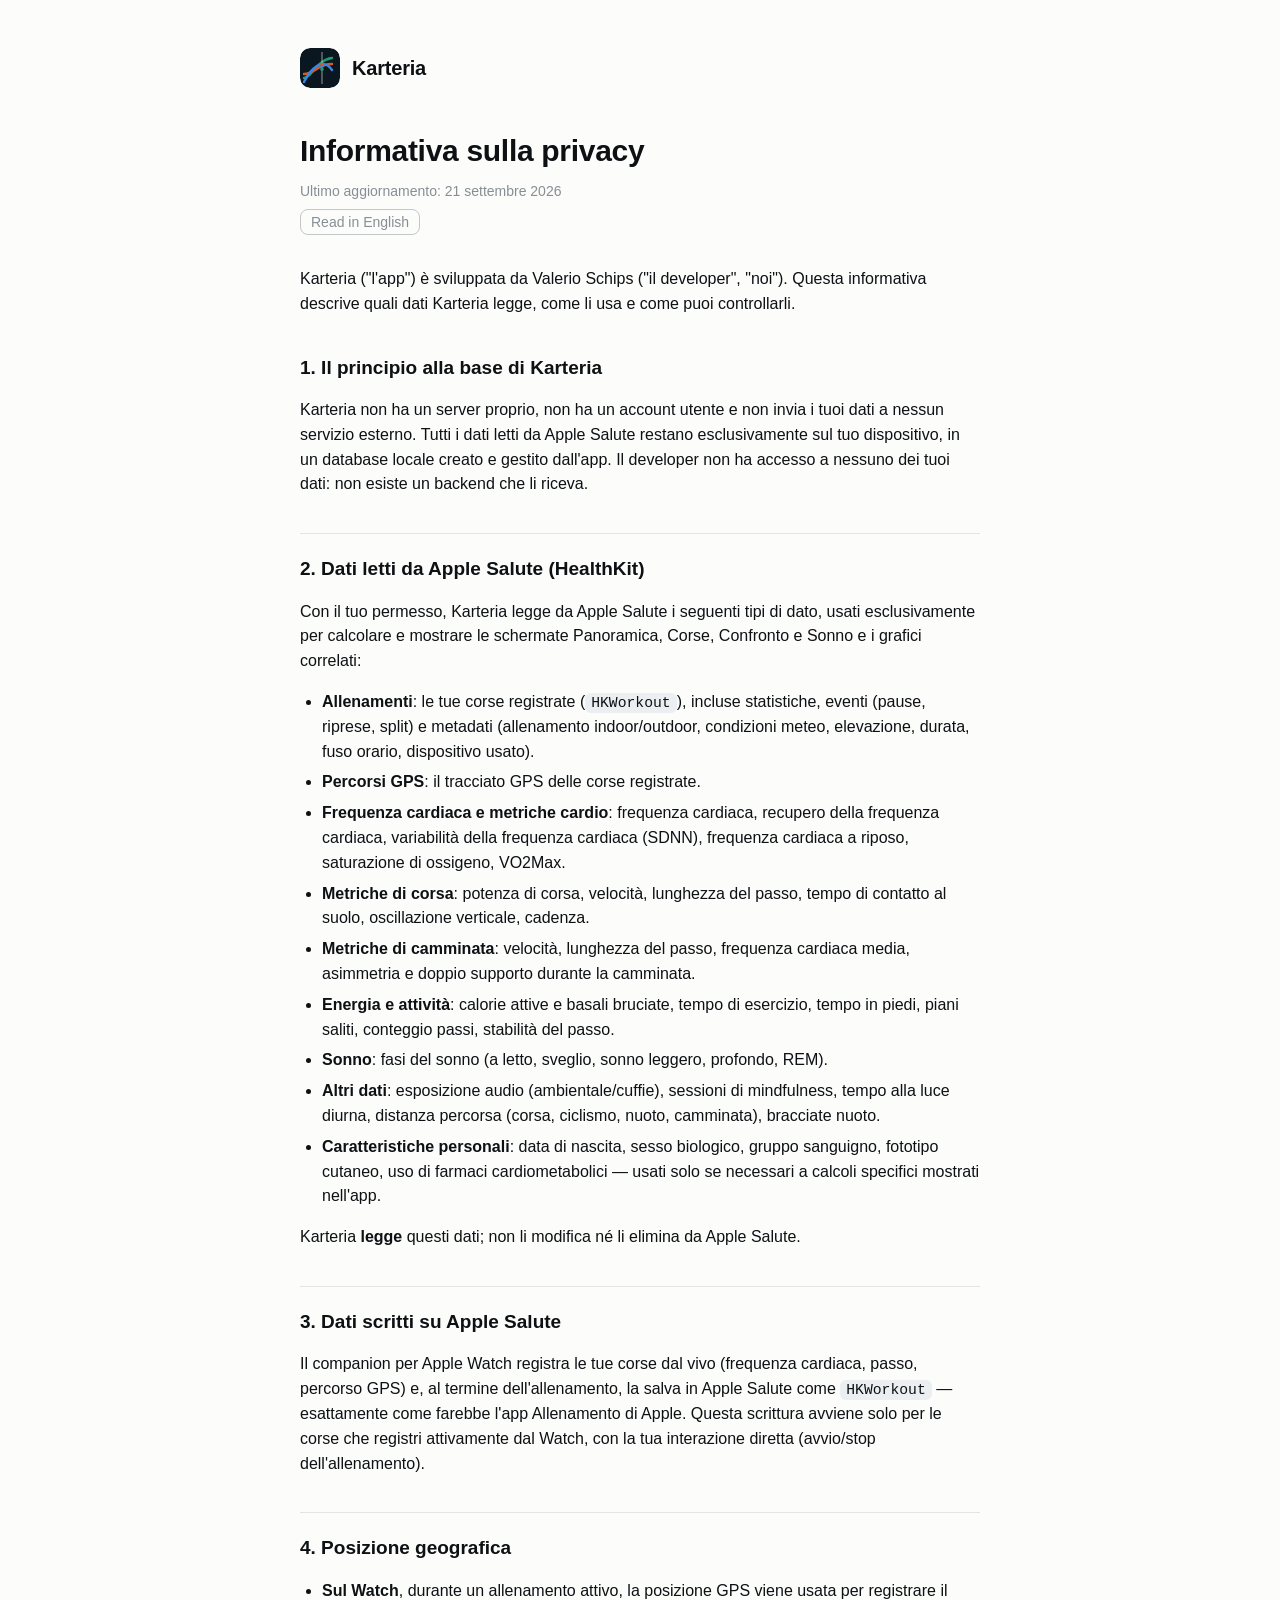
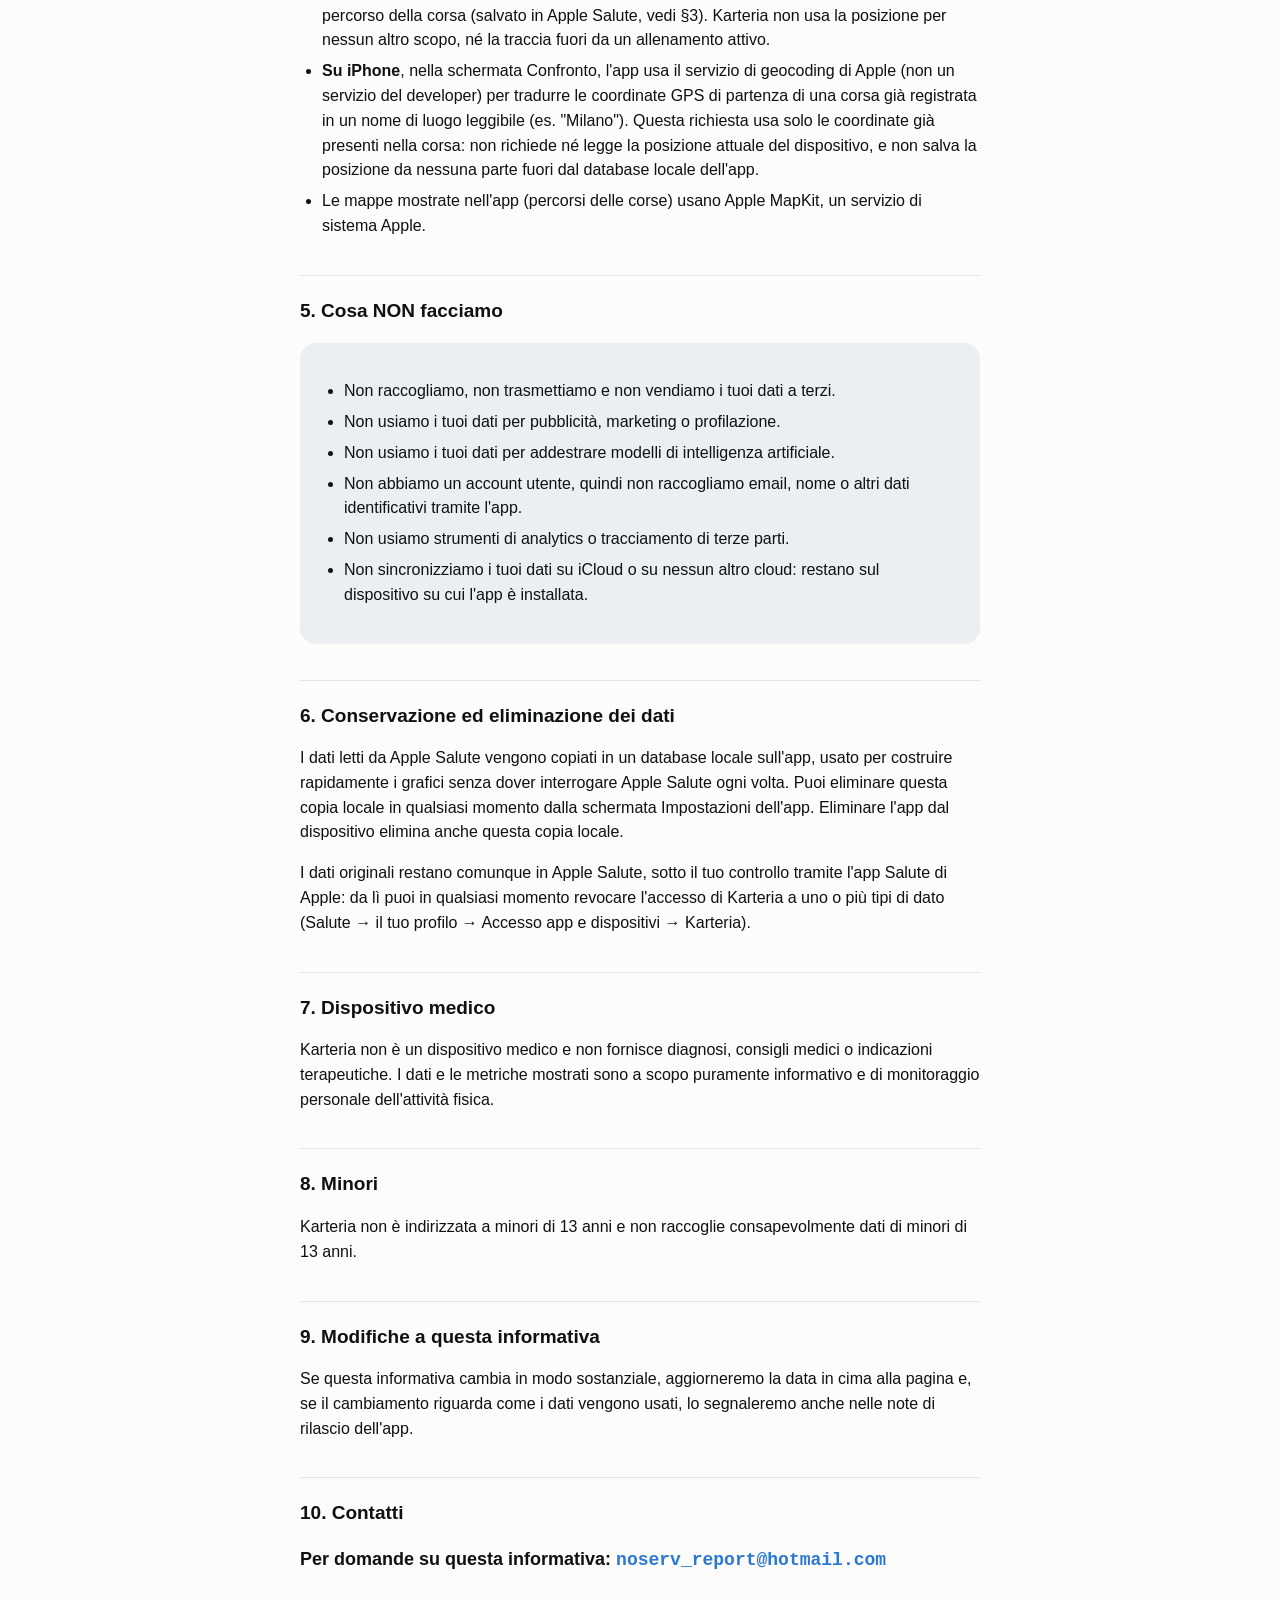
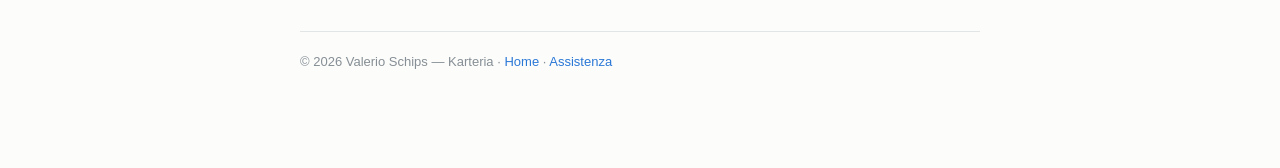
==== privacy-policy-it.html @ f31d55e4 "Add files via upload" ====
<!doctype html>
<html lang="it">
<head>
<meta charset="utf-8">
<meta name="viewport" content="width=device-width, initial-scale=1">
<title>Informativa sulla privacy — Karteria</title>
<link rel="icon" href="assets/brand-mark.svg">
<link rel="stylesheet" href="assets/style.css">
</head>
<body>
<div class="page">
  <a class="brand" href="index.html">
    <img class="brand-mark" src="assets/brand-mark.svg" alt="">
    <span class="brand-name">Karteria</span>
  </a>

  <h1>Informativa sulla privacy</h1>
  <p class="meta">Ultimo aggiornamento: 21 settembre 2026</p>
  <div class="lang-switch"><a href="privacy-policy.html">Read in English</a></div>

  <p>Karteria ("l'app") è sviluppata da Valerio Schips ("il developer",
  "noi"). Questa informativa descrive quali dati Karteria legge, come li
  usa e come puoi controllarli.</p>

  <h2>1. Il principio alla base di Karteria</h2>
  <p>Karteria non ha un server proprio, non ha un account utente e non
  invia i tuoi dati a nessun servizio esterno. Tutti i dati letti da Apple
  Salute restano esclusivamente sul tuo dispositivo, in un database locale
  creato e gestito dall'app. Il developer non ha accesso a nessuno dei tuoi
  dati: non esiste un backend che li riceva.</p>

  <h2>2. Dati letti da Apple Salute (HealthKit)</h2>
  <p>Con il tuo permesso, Karteria legge da Apple Salute i seguenti tipi di
  dato, usati esclusivamente per calcolare e mostrare le schermate
  Panoramica, Corse, Confronto e Sonno e i grafici correlati:</p>
  <ul>
    <li><strong>Allenamenti</strong>: le tue corse registrate (<code>HKWorkout</code>), incluse
      statistiche, eventi (pause, riprese, split) e metadati (allenamento
      indoor/outdoor, condizioni meteo, elevazione, durata, fuso orario,
      dispositivo usato).</li>
    <li><strong>Percorsi GPS</strong>: il tracciato GPS delle corse registrate.</li>
    <li><strong>Frequenza cardiaca e metriche cardio</strong>: frequenza cardiaca, recupero
      della frequenza cardiaca, variabilità della frequenza cardiaca (SDNN),
      frequenza cardiaca a riposo, saturazione di ossigeno, VO2Max.</li>
    <li><strong>Metriche di corsa</strong>: potenza di corsa, velocità, lunghezza del passo,
      tempo di contatto al suolo, oscillazione verticale, cadenza.</li>
    <li><strong>Metriche di camminata</strong>: velocità, lunghezza del passo, frequenza
      cardiaca media, asimmetria e doppio supporto durante la camminata.</li>
    <li><strong>Energia e attività</strong>: calorie attive e basali bruciate, tempo di
      esercizio, tempo in piedi, piani saliti, conteggio passi, stabilità
      del passo.</li>
    <li><strong>Sonno</strong>: fasi del sonno (a letto, sveglio, sonno leggero, profondo, REM).</li>
    <li><strong>Altri dati</strong>: esposizione audio (ambientale/cuffie), sessioni di
      mindfulness, tempo alla luce diurna, distanza percorsa (corsa,
      ciclismo, nuoto, camminata), bracciate nuoto.</li>
    <li><strong>Caratteristiche personali</strong>: data di nascita, sesso biologico, gruppo
      sanguigno, fototipo cutaneo, uso di farmaci cardiometabolici — usati
      solo se necessari a calcoli specifici mostrati nell'app.</li>
  </ul>
  <p>Karteria <strong>legge</strong> questi dati; non li modifica né li elimina da Apple
  Salute.</p>

  <h2>3. Dati scritti su Apple Salute</h2>
  <p>Il companion per Apple Watch registra le tue corse dal vivo (frequenza
  cardiaca, passo, percorso GPS) e, al termine dell'allenamento, la salva
  in Apple Salute come <code>HKWorkout</code> — esattamente come farebbe l'app
  Allenamento di Apple. Questa scrittura avviene solo per le corse che
  registri attivamente dal Watch, con la tua interazione diretta
  (avvio/stop dell'allenamento).</p>

  <h2>4. Posizione geografica</h2>
  <ul>
    <li><strong>Sul Watch</strong>, durante un allenamento attivo, la posizione GPS viene
      usata per registrare il percorso della corsa (salvato in Apple
      Salute, vedi §3). Karteria non usa la posizione per nessun altro
      scopo, né la traccia fuori da un allenamento attivo.</li>
    <li><strong>Su iPhone</strong>, nella schermata Confronto, l'app usa il servizio di
      geocoding di Apple (non un servizio del developer) per tradurre le
      coordinate GPS di partenza di una corsa già registrata in un nome di
      luogo leggibile (es. "Milano"). Questa richiesta usa solo le
      coordinate già presenti nella corsa: non richiede né legge la
      posizione attuale del dispositivo, e non salva la posizione da
      nessuna parte fuori dal database locale dell'app.</li>
    <li>Le mappe mostrate nell'app (percorsi delle corse) usano Apple
      MapKit, un servizio di sistema Apple.</li>
  </ul>

  <h2>5. Cosa NON facciamo</h2>
  <div class="card">
    <ul>
      <li>Non raccogliamo, non trasmettiamo e non vendiamo i tuoi dati a terzi.</li>
      <li>Non usiamo i tuoi dati per pubblicità, marketing o profilazione.</li>
      <li>Non usiamo i tuoi dati per addestrare modelli di intelligenza artificiale.</li>
      <li>Non abbiamo un account utente, quindi non raccogliamo email, nome o
        altri dati identificativi tramite l'app.</li>
      <li>Non usiamo strumenti di analytics o tracciamento di terze parti.</li>
      <li>Non sincronizziamo i tuoi dati su iCloud o su nessun altro cloud:
        restano sul dispositivo su cui l'app è installata.</li>
    </ul>
  </div>

  <h2>6. Conservazione ed eliminazione dei dati</h2>
  <p>I dati letti da Apple Salute vengono copiati in un database locale
  sull'app, usato per costruire rapidamente i grafici senza dover
  interrogare Apple Salute ogni volta. Puoi eliminare questa copia locale
  in qualsiasi momento dalla schermata Impostazioni dell'app. Eliminare
  l'app dal dispositivo elimina anche questa copia locale.</p>
  <p>I dati originali restano comunque in Apple Salute, sotto il tuo
  controllo tramite l'app Salute di Apple: da lì puoi in qualsiasi momento
  revocare l'accesso di Karteria a uno o più tipi di dato (Salute → il tuo
  profilo → Accesso app e dispositivi → Karteria).</p>

  <h2>7. Dispositivo medico</h2>
  <p>Karteria non è un dispositivo medico e non fornisce diagnosi, consigli
  medici o indicazioni terapeutiche. I dati e le metriche mostrati sono a
  scopo puramente informativo e di monitoraggio personale dell'attività
  fisica.</p>

  <h2>8. Minori</h2>
  <p>Karteria non è indirizzata a minori di 13 anni e non raccoglie
  consapevolmente dati di minori di 13 anni.</p>

  <h2>9. Modifiche a questa informativa</h2>
  <p>Se questa informativa cambia in modo sostanziale, aggiorneremo la data
  in cima alla pagina e, se il cambiamento riguarda come i dati vengono
  usati, lo segnaleremo anche nelle note di rilascio dell'app.</p>

  <h2>10. Contatti</h2>
  <p class="contact">Per domande su questa informativa: <a href="mailto:noserv_report@hotmail.com">noserv_report@hotmail.com</a></p>

  <footer>
    &copy; 2026 Valerio Schips — Karteria · <a href="index.html">Home</a> · <a href="support-it.html">Assistenza</a>
  </footer>
</div>
</body>
</html>
---- assets/style.css ----
:root {
  --surface: #FCFCFB;
  --surface-2: #ECEFF1;
  --ink: #0D1114;
  --ink-muted: #868F95;
  --grid: #E2E5E6;
  --axis: #C2C7CA;
  --blue: #2A78D6;
  --orange: #EB6834;
  --green: #1BAF7A;
  --max-width: 720px;
}

@media (prefers-color-scheme: dark) {
  :root {
    --surface: #1A1C1D;
    --surface-2: #232628;
    --ink: #F2F5F6;
    --ink-muted: #7D868C;
    --grid: #2C2F31;
    --axis: #3D4143;
    --blue: #3987E5;
    --orange: #D95926;
    --green: #199E70;
  }
}

* { box-sizing: border-box; }

html, body {
  margin: 0;
  padding: 0;
  background: var(--surface);
  color: var(--ink);
}

body {
  font-family: ui-rounded, "SF Pro Rounded", -apple-system, BlinkMacSystemFont,
    "Segoe UI", Roboto, sans-serif;
  line-height: 1.55;
  font-size: 16px;
  -webkit-font-smoothing: antialiased;
}

.page {
  max-width: var(--max-width);
  margin: 0 auto;
  padding: 48px 20px 96px;
}

.brand {
  display: flex;
  align-items: center;
  gap: 12px;
  margin-bottom: 40px;
  text-decoration: none;
  color: var(--ink);
}

.brand-mark {
  width: 40px;
  height: 40px;
  border-radius: 10px;
  flex-shrink: 0;
}

.brand-name {
  font-size: 20px;
  font-weight: 700;
  letter-spacing: -0.01em;
}

h1 {
  font-size: 30px;
  font-weight: 800;
  letter-spacing: -0.01em;
  margin: 0 0 6px;
}

h2 {
  font-size: 19px;
  font-weight: 700;
  margin: 36px 0 10px;
  padding-top: 20px;
  border-top: 1px solid var(--grid);
}

h2:first-of-type {
  border-top: none;
  padding-top: 0;
}

p, li {
  color: var(--ink);
}

.meta {
  color: var(--ink-muted);
  font-size: 14px;
  margin: 0 0 8px;
}

.lang-switch {
  margin: 0 0 32px;
}

.lang-switch a {
  color: var(--ink-muted);
  font-size: 14px;
  text-decoration: none;
  border: 1px solid var(--axis);
  border-radius: 8px;
  padding: 4px 10px;
}

.lang-switch a:hover {
  border-color: var(--blue);
  color: var(--blue);
}

a {
  color: var(--blue);
  text-decoration: none;
}

a:hover {
  text-decoration: underline;
}

ul {
  padding-left: 22px;
}

li {
  margin-bottom: 6px;
}

strong {
  font-weight: 700;
}

code {
  background: var(--surface-2);
  border-radius: 6px;
  padding: 2px 6px;
  font-size: 0.92em;
}

.card {
  background: var(--surface-2);
  border-radius: 16px;
  padding: 20px 22px;
  margin: 18px 0;
}

.card p:last-child {
  margin-bottom: 0;
}

.contact {
  font-size: 18px;
  font-weight: 700;
}

.contact a {
  font-family: ui-monospace, "SF Mono", Menlo, monospace;
  font-weight: 600;
}

.index-links {
  display: grid;
  gap: 12px;
  margin-top: 24px;
}

.index-link {
  display: block;
  background: var(--surface-2);
  border-radius: 14px;
  padding: 16px 18px;
  color: var(--ink);
  text-decoration: none;
}

.index-link:hover {
  outline: 2px solid var(--blue);
}

.index-link .title {
  font-weight: 700;
  font-size: 16px;
  margin-bottom: 2px;
}

.index-link .sub {
  color: var(--ink-muted);
  font-size: 14px;
}

footer {
  margin-top: 56px;
  padding-top: 20px;
  border-top: 1px solid var(--grid);
  color: var(--ink-muted);
  font-size: 13px;
}
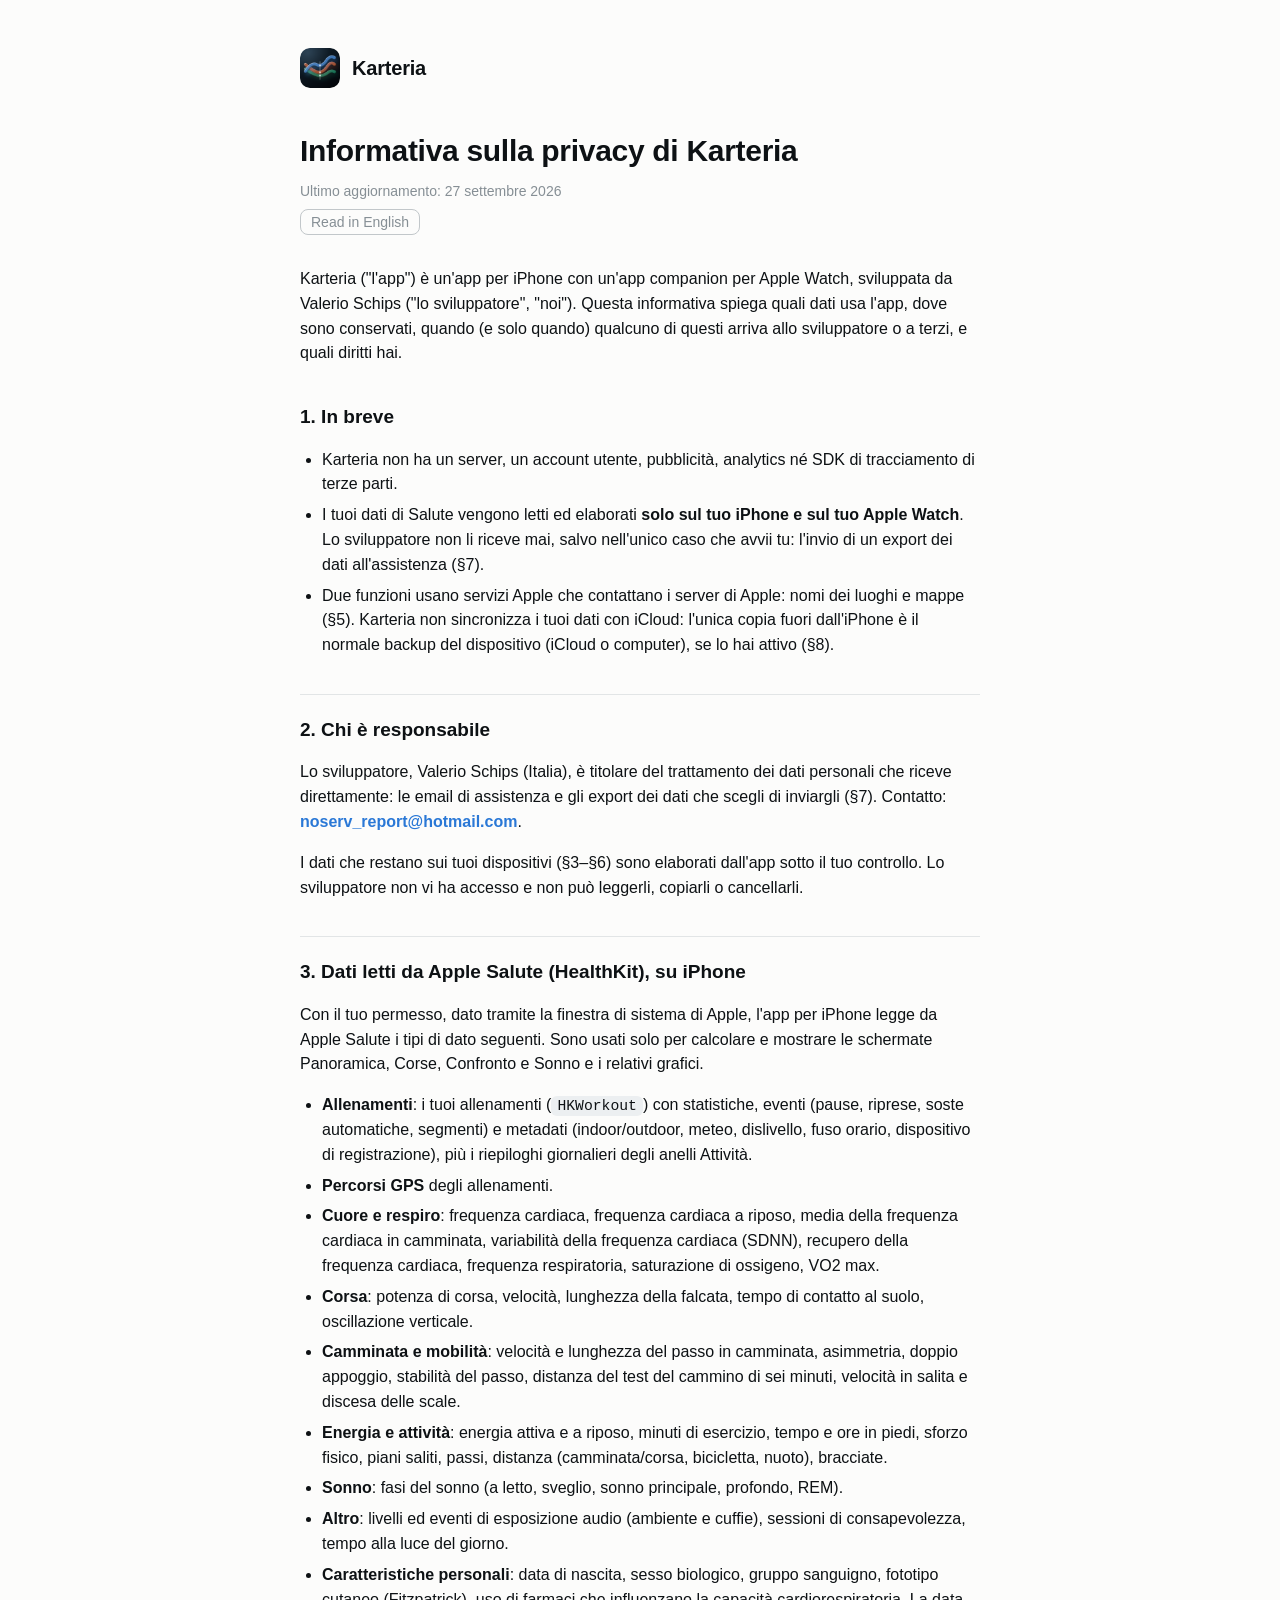
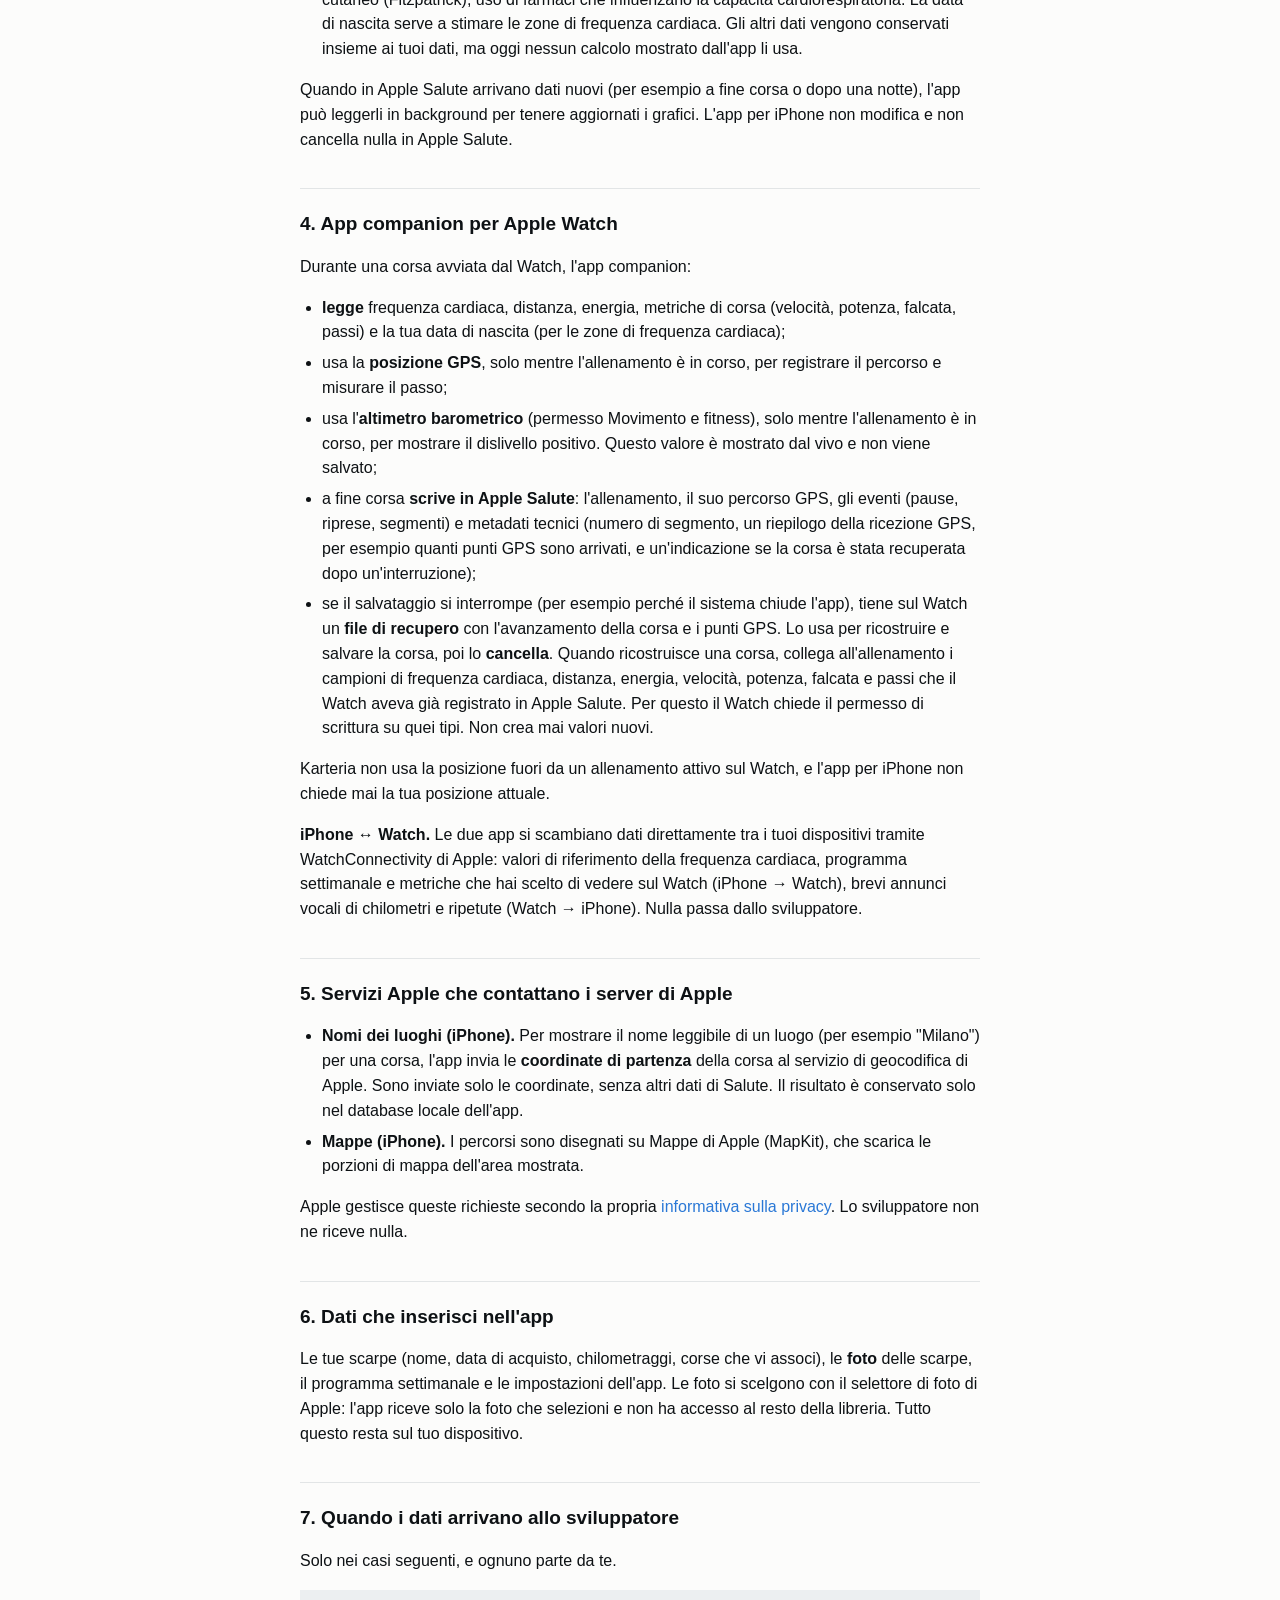
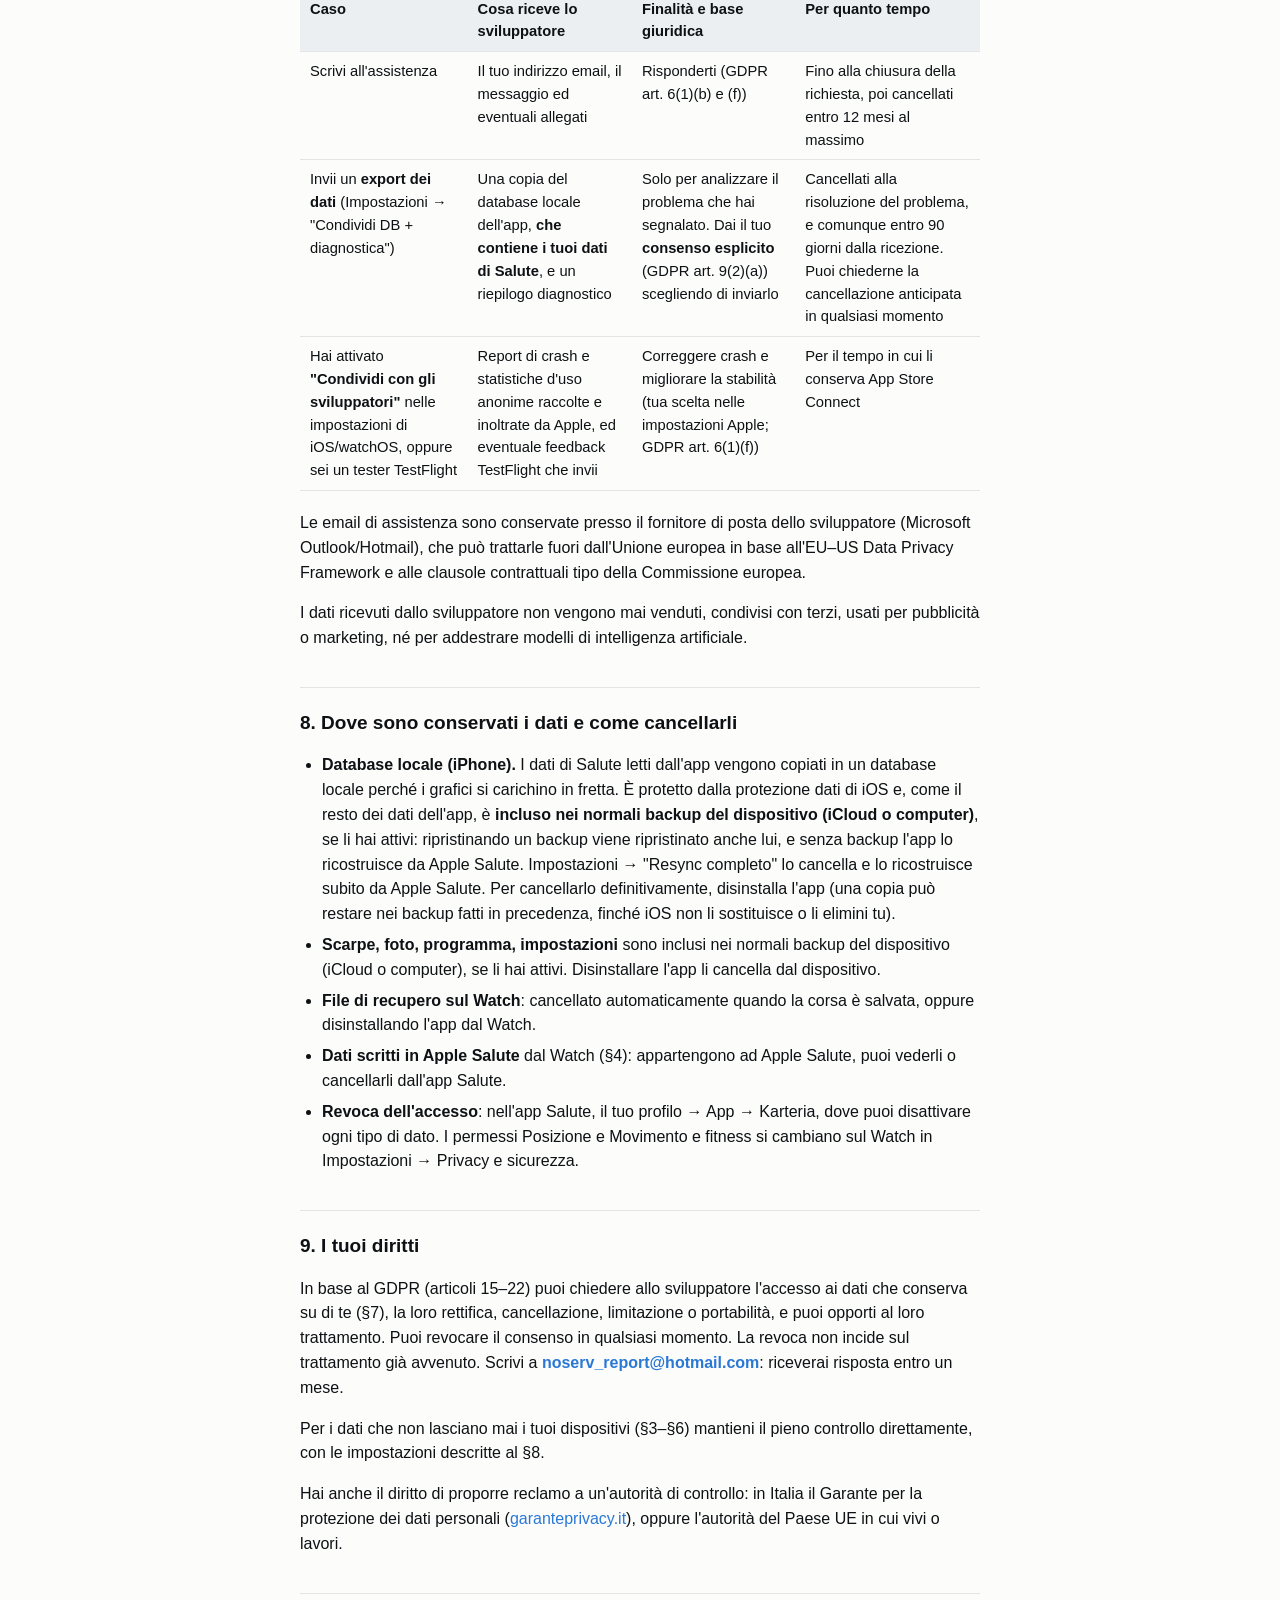
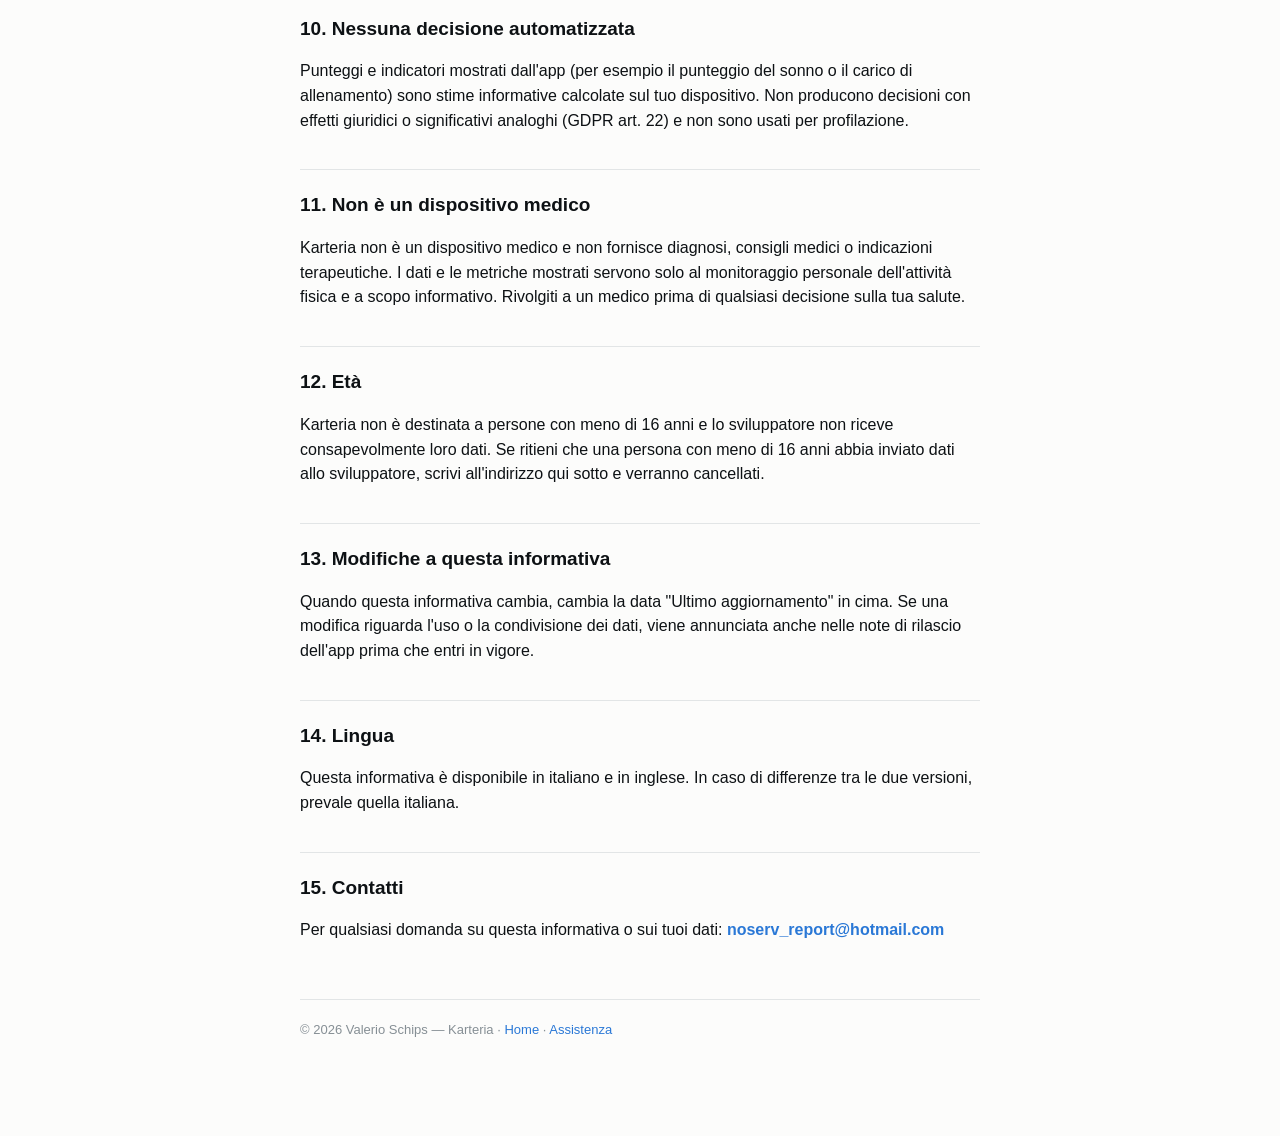
==== commit 41932176: "Add files via upload" ====
--- a/privacy-policy-it.html
+++ b/privacy-policy-it.html
@@ -4,129 +4,99 @@
 <meta charset="utf-8">
 <meta name="viewport" content="width=device-width, initial-scale=1">
 <title>Informativa sulla privacy — Karteria</title>
-<link rel="icon" href="assets/brand-mark.svg">
+<link rel="icon" type="image/png" href="assets/app-icon.png">
 <link rel="stylesheet" href="assets/style.css">
 </head>
 <body>
 <div class="page">
   <a class="brand" href="index.html">
-    <img class="brand-mark" src="assets/brand-mark.svg" alt="">
+    <img class="brand-mark" src="assets/app-icon.png" alt="">
     <span class="brand-name">Karteria</span>
   </a>
 
-  <h1>Informativa sulla privacy</h1>
-  <p class="meta">Ultimo aggiornamento: 21 settembre 2026</p>
+  <h1>Informativa sulla privacy di Karteria</h1>
+  <p class="meta">Ultimo aggiornamento: 27 settembre 2026</p>
   <div class="lang-switch"><a href="privacy-policy.html">Read in English</a></div>
 
-  <p>Karteria ("l'app") è sviluppata da Valerio Schips ("il developer",
-  "noi"). Questa informativa descrive quali dati Karteria legge, come li
-  usa e come puoi controllarli.</p>
-
-  <h2>1. Il principio alla base di Karteria</h2>
-  <p>Karteria non ha un server proprio, non ha un account utente e non
-  invia i tuoi dati a nessun servizio esterno. Tutti i dati letti da Apple
-  Salute restano esclusivamente sul tuo dispositivo, in un database locale
-  creato e gestito dall'app. Il developer non ha accesso a nessuno dei tuoi
-  dati: non esiste un backend che li riceva.</p>
-
-  <h2>2. Dati letti da Apple Salute (HealthKit)</h2>
-  <p>Con il tuo permesso, Karteria legge da Apple Salute i seguenti tipi di
-  dato, usati esclusivamente per calcolare e mostrare le schermate
-  Panoramica, Corse, Confronto e Sonno e i grafici correlati:</p>
+  <p>Karteria ("l'app") è un'app per iPhone con un'app companion per Apple Watch, sviluppata da Valerio Schips ("lo sviluppatore", "noi"). Questa informativa spiega quali dati usa l'app, dove sono conservati, quando (e solo quando) qualcuno di questi arriva allo sviluppatore o a terzi, e quali diritti hai.</p>
+  <h2>1. In breve</h2>
   <ul>
-    <li><strong>Allenamenti</strong>: le tue corse registrate (<code>HKWorkout</code>), incluse
-      statistiche, eventi (pause, riprese, split) e metadati (allenamento
-      indoor/outdoor, condizioni meteo, elevazione, durata, fuso orario,
-      dispositivo usato).</li>
-    <li><strong>Percorsi GPS</strong>: il tracciato GPS delle corse registrate.</li>
-    <li><strong>Frequenza cardiaca e metriche cardio</strong>: frequenza cardiaca, recupero
-      della frequenza cardiaca, variabilità della frequenza cardiaca (SDNN),
-      frequenza cardiaca a riposo, saturazione di ossigeno, VO2Max.</li>
-    <li><strong>Metriche di corsa</strong>: potenza di corsa, velocità, lunghezza del passo,
-      tempo di contatto al suolo, oscillazione verticale, cadenza.</li>
-    <li><strong>Metriche di camminata</strong>: velocità, lunghezza del passo, frequenza
-      cardiaca media, asimmetria e doppio supporto durante la camminata.</li>
-    <li><strong>Energia e attività</strong>: calorie attive e basali bruciate, tempo di
-      esercizio, tempo in piedi, piani saliti, conteggio passi, stabilità
-      del passo.</li>
-    <li><strong>Sonno</strong>: fasi del sonno (a letto, sveglio, sonno leggero, profondo, REM).</li>
-    <li><strong>Altri dati</strong>: esposizione audio (ambientale/cuffie), sessioni di
-      mindfulness, tempo alla luce diurna, distanza percorsa (corsa,
-      ciclismo, nuoto, camminata), bracciate nuoto.</li>
-    <li><strong>Caratteristiche personali</strong>: data di nascita, sesso biologico, gruppo
-      sanguigno, fototipo cutaneo, uso di farmaci cardiometabolici — usati
-      solo se necessari a calcoli specifici mostrati nell'app.</li>
+    <li>Karteria non ha un server, un account utente, pubblicità, analytics né SDK di tracciamento di terze parti.</li>
+    <li>I tuoi dati di Salute vengono letti ed elaborati <strong>solo sul tuo iPhone e sul tuo Apple Watch</strong>. Lo sviluppatore non li riceve mai, salvo nell'unico caso che avvii tu: l'invio di un export dei dati all'assistenza (§7).</li>
+    <li>Due funzioni usano servizi Apple che contattano i server di Apple: nomi dei luoghi e mappe (§5). Karteria non sincronizza i tuoi dati con iCloud: l'unica copia fuori dall'iPhone è il normale backup del dispositivo (iCloud o computer), se lo hai attivo (§8).</li>
   </ul>
-  <p>Karteria <strong>legge</strong> questi dati; non li modifica né li elimina da Apple
-  Salute.</p>
-
-  <h2>3. Dati scritti su Apple Salute</h2>
-  <p>Il companion per Apple Watch registra le tue corse dal vivo (frequenza
-  cardiaca, passo, percorso GPS) e, al termine dell'allenamento, la salva
-  in Apple Salute come <code>HKWorkout</code> — esattamente come farebbe l'app
-  Allenamento di Apple. Questa scrittura avviene solo per le corse che
-  registri attivamente dal Watch, con la tua interazione diretta
-  (avvio/stop dell'allenamento).</p>
-
-  <h2>4. Posizione geografica</h2>
+  <h2>2. Chi è responsabile</h2>
+  <p>Lo sviluppatore, Valerio Schips (Italia), è titolare del trattamento dei dati personali che riceve direttamente: le email di assistenza e gli export dei dati che scegli di inviargli (§7). Contatto: <strong><a href="mailto:noserv_report@hotmail.com">noserv_report@hotmail.com</a></strong>.</p>
+  <p>I dati che restano sui tuoi dispositivi (§3–§6) sono elaborati dall'app sotto il tuo controllo. Lo sviluppatore non vi ha accesso e non può leggerli, copiarli o cancellarli.</p>
+  <h2>3. Dati letti da Apple Salute (HealthKit), su iPhone</h2>
+  <p>Con il tuo permesso, dato tramite la finestra di sistema di Apple, l'app per iPhone legge da Apple Salute i tipi di dato seguenti. Sono usati solo per calcolare e mostrare le schermate Panoramica, Corse, Confronto e Sonno e i relativi grafici.</p>
   <ul>
-    <li><strong>Sul Watch</strong>, durante un allenamento attivo, la posizione GPS viene
-      usata per registrare il percorso della corsa (salvato in Apple
-      Salute, vedi §3). Karteria non usa la posizione per nessun altro
-      scopo, né la traccia fuori da un allenamento attivo.</li>
-    <li><strong>Su iPhone</strong>, nella schermata Confronto, l'app usa il servizio di
-      geocoding di Apple (non un servizio del developer) per tradurre le
-      coordinate GPS di partenza di una corsa già registrata in un nome di
-      luogo leggibile (es. "Milano"). Questa richiesta usa solo le
-      coordinate già presenti nella corsa: non richiede né legge la
-      posizione attuale del dispositivo, e non salva la posizione da
-      nessuna parte fuori dal database locale dell'app.</li>
-    <li>Le mappe mostrate nell'app (percorsi delle corse) usano Apple
-      MapKit, un servizio di sistema Apple.</li>
+    <li><strong>Allenamenti</strong>: i tuoi allenamenti (<code>HKWorkout</code>) con statistiche, eventi (pause, riprese, soste automatiche, segmenti) e metadati (indoor/outdoor, meteo, dislivello, fuso orario, dispositivo di registrazione), più i riepiloghi giornalieri degli anelli Attività.</li>
+    <li><strong>Percorsi GPS</strong> degli allenamenti.</li>
+    <li><strong>Cuore e respiro</strong>: frequenza cardiaca, frequenza cardiaca a riposo, media della frequenza cardiaca in camminata, variabilità della frequenza cardiaca (SDNN), recupero della frequenza cardiaca, frequenza respiratoria, saturazione di ossigeno, VO2 max.</li>
+    <li><strong>Corsa</strong>: potenza di corsa, velocità, lunghezza della falcata, tempo di contatto al suolo, oscillazione verticale.</li>
+    <li><strong>Camminata e mobilità</strong>: velocità e lunghezza del passo in camminata, asimmetria, doppio appoggio, stabilità del passo, distanza del test del cammino di sei minuti, velocità in salita e discesa delle scale.</li>
+    <li><strong>Energia e attività</strong>: energia attiva e a riposo, minuti di esercizio, tempo e ore in piedi, sforzo fisico, piani saliti, passi, distanza (camminata/corsa, bicicletta, nuoto), bracciate.</li>
+    <li><strong>Sonno</strong>: fasi del sonno (a letto, sveglio, sonno principale, profondo, REM).</li>
+    <li><strong>Altro</strong>: livelli ed eventi di esposizione audio (ambiente e cuffie), sessioni di consapevolezza, tempo alla luce del giorno.</li>
+    <li><strong>Caratteristiche personali</strong>: data di nascita, sesso biologico, gruppo sanguigno, fototipo cutaneo (Fitzpatrick), uso di farmaci che influenzano la capacità cardiorespiratoria. La data di nascita serve a stimare le zone di frequenza cardiaca. Gli altri dati vengono conservati insieme ai tuoi dati, ma oggi nessun calcolo mostrato dall'app li usa.</li>
   </ul>
-
-  <h2>5. Cosa NON facciamo</h2>
-  <div class="card">
-    <ul>
-      <li>Non raccogliamo, non trasmettiamo e non vendiamo i tuoi dati a terzi.</li>
-      <li>Non usiamo i tuoi dati per pubblicità, marketing o profilazione.</li>
-      <li>Non usiamo i tuoi dati per addestrare modelli di intelligenza artificiale.</li>
-      <li>Non abbiamo un account utente, quindi non raccogliamo email, nome o
-        altri dati identificativi tramite l'app.</li>
-      <li>Non usiamo strumenti di analytics o tracciamento di terze parti.</li>
-      <li>Non sincronizziamo i tuoi dati su iCloud o su nessun altro cloud:
-        restano sul dispositivo su cui l'app è installata.</li>
-    </ul>
-  </div>
-
-  <h2>6. Conservazione ed eliminazione dei dati</h2>
-  <p>I dati letti da Apple Salute vengono copiati in un database locale
-  sull'app, usato per costruire rapidamente i grafici senza dover
-  interrogare Apple Salute ogni volta. Puoi eliminare questa copia locale
-  in qualsiasi momento dalla schermata Impostazioni dell'app. Eliminare
-  l'app dal dispositivo elimina anche questa copia locale.</p>
-  <p>I dati originali restano comunque in Apple Salute, sotto il tuo
-  controllo tramite l'app Salute di Apple: da lì puoi in qualsiasi momento
-  revocare l'accesso di Karteria a uno o più tipi di dato (Salute → il tuo
-  profilo → Accesso app e dispositivi → Karteria).</p>
-
-  <h2>7. Dispositivo medico</h2>
-  <p>Karteria non è un dispositivo medico e non fornisce diagnosi, consigli
-  medici o indicazioni terapeutiche. I dati e le metriche mostrati sono a
-  scopo puramente informativo e di monitoraggio personale dell'attività
-  fisica.</p>
-
-  <h2>8. Minori</h2>
-  <p>Karteria non è indirizzata a minori di 13 anni e non raccoglie
-  consapevolmente dati di minori di 13 anni.</p>
-
-  <h2>9. Modifiche a questa informativa</h2>
-  <p>Se questa informativa cambia in modo sostanziale, aggiorneremo la data
-  in cima alla pagina e, se il cambiamento riguarda come i dati vengono
-  usati, lo segnaleremo anche nelle note di rilascio dell'app.</p>
-
-  <h2>10. Contatti</h2>
-  <p class="contact">Per domande su questa informativa: <a href="mailto:noserv_report@hotmail.com">noserv_report@hotmail.com</a></p>
+  <p>Quando in Apple Salute arrivano dati nuovi (per esempio a fine corsa o dopo una notte), l'app può leggerli in background per tenere aggiornati i grafici. L'app per iPhone non modifica e non cancella nulla in Apple Salute.</p>
+  <h2>4. App companion per Apple Watch</h2>
+  <p>Durante una corsa avviata dal Watch, l'app companion:</p>
+  <ul>
+    <li><strong>legge</strong> frequenza cardiaca, distanza, energia, metriche di corsa (velocità, potenza, falcata, passi) e la tua data di nascita (per le zone di frequenza cardiaca);</li>
+    <li>usa la <strong>posizione GPS</strong>, solo mentre l'allenamento è in corso, per registrare il percorso e misurare il passo;</li>
+    <li>usa l'<strong>altimetro barometrico</strong> (permesso Movimento e fitness), solo mentre l'allenamento è in corso, per mostrare il dislivello positivo. Questo valore è mostrato dal vivo e non viene salvato;</li>
+    <li>a fine corsa <strong>scrive in Apple Salute</strong>: l'allenamento, il suo percorso GPS, gli eventi (pause, riprese, segmenti) e metadati tecnici (numero di segmento, un riepilogo della ricezione GPS, per esempio quanti punti GPS sono arrivati, e un'indicazione se la corsa è stata recuperata dopo un'interruzione);</li>
+    <li>se il salvataggio si interrompe (per esempio perché il sistema chiude l'app), tiene sul Watch un <strong>file di recupero</strong> con l'avanzamento della corsa e i punti GPS. Lo usa per ricostruire e salvare la corsa, poi lo <strong>cancella</strong>. Quando ricostruisce una corsa, collega all'allenamento i campioni di frequenza cardiaca, distanza, energia, velocità, potenza, falcata e passi che il Watch aveva già registrato in Apple Salute. Per questo il Watch chiede il permesso di scrittura su quei tipi. Non crea mai valori nuovi.</li>
+  </ul>
+  <p>Karteria non usa la posizione fuori da un allenamento attivo sul Watch, e l'app per iPhone non chiede mai la tua posizione attuale.</p>
+  <p><strong>iPhone ↔ Watch.</strong> Le due app si scambiano dati direttamente tra i tuoi dispositivi tramite WatchConnectivity di Apple: valori di riferimento della frequenza cardiaca, programma settimanale e metriche che hai scelto di vedere sul Watch (iPhone → Watch), brevi annunci vocali di chilometri e ripetute (Watch → iPhone). Nulla passa dallo sviluppatore.</p>
+  <h2>5. Servizi Apple che contattano i server di Apple</h2>
+  <ul>
+    <li><strong>Nomi dei luoghi (iPhone).</strong> Per mostrare il nome leggibile di un luogo (per esempio "Milano") per una corsa, l'app invia le <strong>coordinate di partenza</strong> della corsa al servizio di geocodifica di Apple. Sono inviate solo le coordinate, senza altri dati di Salute. Il risultato è conservato solo nel database locale dell'app.</li>
+    <li><strong>Mappe (iPhone).</strong> I percorsi sono disegnati su Mappe di Apple (MapKit), che scarica le porzioni di mappa dell'area mostrata.</li>
+  </ul>
+  <p>Apple gestisce queste richieste secondo la propria <a href="https://www.apple.com/it/legal/privacy/">informativa sulla privacy</a>. Lo sviluppatore non ne riceve nulla.</p>
+  <h2>6. Dati che inserisci nell'app</h2>
+  <p>Le tue scarpe (nome, data di acquisto, chilometraggi, corse che vi associ), le <strong>foto</strong> delle scarpe, il programma settimanale e le impostazioni dell'app. Le foto si scelgono con il selettore di foto di Apple: l'app riceve solo la foto che selezioni e non ha accesso al resto della libreria. Tutto questo resta sul tuo dispositivo.</p>
+  <h2>7. Quando i dati arrivano allo sviluppatore</h2>
+  <p>Solo nei casi seguenti, e ognuno parte da te.</p>
+  <div class="table-wrap"><table>
+    <thead><tr><th>Caso</th><th>Cosa riceve lo sviluppatore</th><th>Finalità e base giuridica</th><th>Per quanto tempo</th></tr></thead>
+    <tbody>
+      <tr><td>Scrivi all'assistenza</td><td>Il tuo indirizzo email, il messaggio ed eventuali allegati</td><td>Risponderti (GDPR art. 6(1)(b) e (f))</td><td>Fino alla chiusura della richiesta, poi cancellati entro 12 mesi al massimo</td></tr>
+      <tr><td>Invii un <strong>export dei dati</strong> (Impostazioni → "Condividi DB + diagnostica")</td><td>Una copia del database locale dell'app, <strong>che contiene i tuoi dati di Salute</strong>, e un riepilogo diagnostico</td><td>Solo per analizzare il problema che hai segnalato. Dai il tuo <strong>consenso esplicito</strong> (GDPR art. 9(2)(a)) scegliendo di inviarlo</td><td>Cancellati alla risoluzione del problema, e comunque entro 90 giorni dalla ricezione. Puoi chiederne la cancellazione anticipata in qualsiasi momento</td></tr>
+      <tr><td>Hai attivato <strong>"Condividi con gli sviluppatori"</strong> nelle impostazioni di iOS/watchOS, oppure sei un tester TestFlight</td><td>Report di crash e statistiche d'uso anonime raccolte e inoltrate da Apple, ed eventuale feedback TestFlight che invii</td><td>Correggere crash e migliorare la stabilità (tua scelta nelle impostazioni Apple; GDPR art. 6(1)(f))</td><td>Per il tempo in cui li conserva App Store Connect</td></tr>
+    </tbody>
+  </table></div>
+  <p>Le email di assistenza sono conservate presso il fornitore di posta dello sviluppatore (Microsoft Outlook/Hotmail), che può trattarle fuori dall'Unione europea in base all'EU–US Data Privacy Framework e alle clausole contrattuali tipo della Commissione europea.</p>
+  <p>I dati ricevuti dallo sviluppatore non vengono mai venduti, condivisi con terzi, usati per pubblicità o marketing, né per addestrare modelli di intelligenza artificiale.</p>
+  <h2>8. Dove sono conservati i dati e come cancellarli</h2>
+  <ul>
+    <li><strong>Database locale (iPhone).</strong> I dati di Salute letti dall'app vengono copiati in un database locale perché i grafici si carichino in fretta. È protetto dalla protezione dati di iOS e, come il resto dei dati dell'app, è <strong>incluso nei normali backup del dispositivo (iCloud o computer)</strong>, se li hai attivi: ripristinando un backup viene ripristinato anche lui, e senza backup l'app lo ricostruisce da Apple Salute. Impostazioni → "Resync completo" lo cancella e lo ricostruisce subito da Apple Salute. Per cancellarlo definitivamente, disinstalla l'app (una copia può restare nei backup fatti in precedenza, finché iOS non li sostituisce o li elimini tu).</li>
+    <li><strong>Scarpe, foto, programma, impostazioni</strong> sono inclusi nei normali backup del dispositivo (iCloud o computer), se li hai attivi. Disinstallare l'app li cancella dal dispositivo.</li>
+    <li><strong>File di recupero sul Watch</strong>: cancellato automaticamente quando la corsa è salvata, oppure disinstallando l'app dal Watch.</li>
+    <li><strong>Dati scritti in Apple Salute</strong> dal Watch (§4): appartengono ad Apple Salute, puoi vederli o cancellarli dall'app Salute.</li>
+    <li><strong>Revoca dell'accesso</strong>: nell'app Salute, il tuo profilo → App → Karteria, dove puoi disattivare ogni tipo di dato. I permessi Posizione e Movimento e fitness si cambiano sul Watch in Impostazioni → Privacy e sicurezza.</li>
+  </ul>
+  <h2>9. I tuoi diritti</h2>
+  <p>In base al GDPR (articoli 15–22) puoi chiedere allo sviluppatore l'accesso ai dati che conserva su di te (§7), la loro rettifica, cancellazione, limitazione o portabilità, e puoi opporti al loro trattamento. Puoi revocare il consenso in qualsiasi momento. La revoca non incide sul trattamento già avvenuto. Scrivi a <strong><a href="mailto:noserv_report@hotmail.com">noserv_report@hotmail.com</a></strong>: riceverai risposta entro un mese.</p>
+  <p>Per i dati che non lasciano mai i tuoi dispositivi (§3–§6) mantieni il pieno controllo direttamente, con le impostazioni descritte al §8.</p>
+  <p>Hai anche il diritto di proporre reclamo a un'autorità di controllo: in Italia il Garante per la protezione dei dati personali (<a href="https://www.garanteprivacy.it">garanteprivacy.it</a>), oppure l'autorità del Paese UE in cui vivi o lavori.</p>
+  <h2>10. Nessuna decisione automatizzata</h2>
+  <p>Punteggi e indicatori mostrati dall'app (per esempio il punteggio del sonno o il carico di allenamento) sono stime informative calcolate sul tuo dispositivo. Non producono decisioni con effetti giuridici o significativi analoghi (GDPR art. 22) e non sono usati per profilazione.</p>
+  <h2>11. Non è un dispositivo medico</h2>
+  <p>Karteria non è un dispositivo medico e non fornisce diagnosi, consigli medici o indicazioni terapeutiche. I dati e le metriche mostrati servono solo al monitoraggio personale dell'attività fisica e a scopo informativo. Rivolgiti a un medico prima di qualsiasi decisione sulla tua salute.</p>
+  <h2>12. Età</h2>
+  <p>Karteria non è destinata a persone con meno di 16 anni e lo sviluppatore non riceve consapevolmente loro dati. Se ritieni che una persona con meno di 16 anni abbia inviato dati allo sviluppatore, scrivi all'indirizzo qui sotto e verranno cancellati.</p>
+  <h2>13. Modifiche a questa informativa</h2>
+  <p>Quando questa informativa cambia, cambia la data "Ultimo aggiornamento" in cima. Se una modifica riguarda l'uso o la condivisione dei dati, viene annunciata anche nelle note di rilascio dell'app prima che entri in vigore.</p>
+  <h2>14. Lingua</h2>
+  <p>Questa informativa è disponibile in italiano e in inglese. In caso di differenze tra le due versioni, prevale quella italiana.</p>
+  <h2>15. Contatti</h2>
+  <p>Per qualsiasi domanda su questa informativa o sui tuoi dati: <strong><a href="mailto:noserv_report@hotmail.com">noserv_report@hotmail.com</a></strong></p>
 
   <footer>
     &copy; 2026 Valerio Schips — Karteria · <a href="index.html">Home</a> · <a href="support-it.html">Assistenza</a>
--- a/assets/style.css
+++ b/assets/style.css
@@ -204,3 +204,28 @@
   color: var(--ink-muted);
   font-size: 13px;
 }
+
+/* Tables (privacy policy §7): scroll inside their box on narrow screens. */
+.table-wrap {
+  overflow-x: auto;
+  margin: 12px 0 20px;
+}
+
+table {
+  border-collapse: collapse;
+  width: 100%;
+  min-width: 560px;
+  font-size: 0.92em;
+}
+
+th, td {
+  text-align: left;
+  vertical-align: top;
+  padding: 8px 10px;
+  border-bottom: 1px solid var(--grid);
+}
+
+th {
+  background: var(--surface-2);
+  font-weight: 600;
+}
